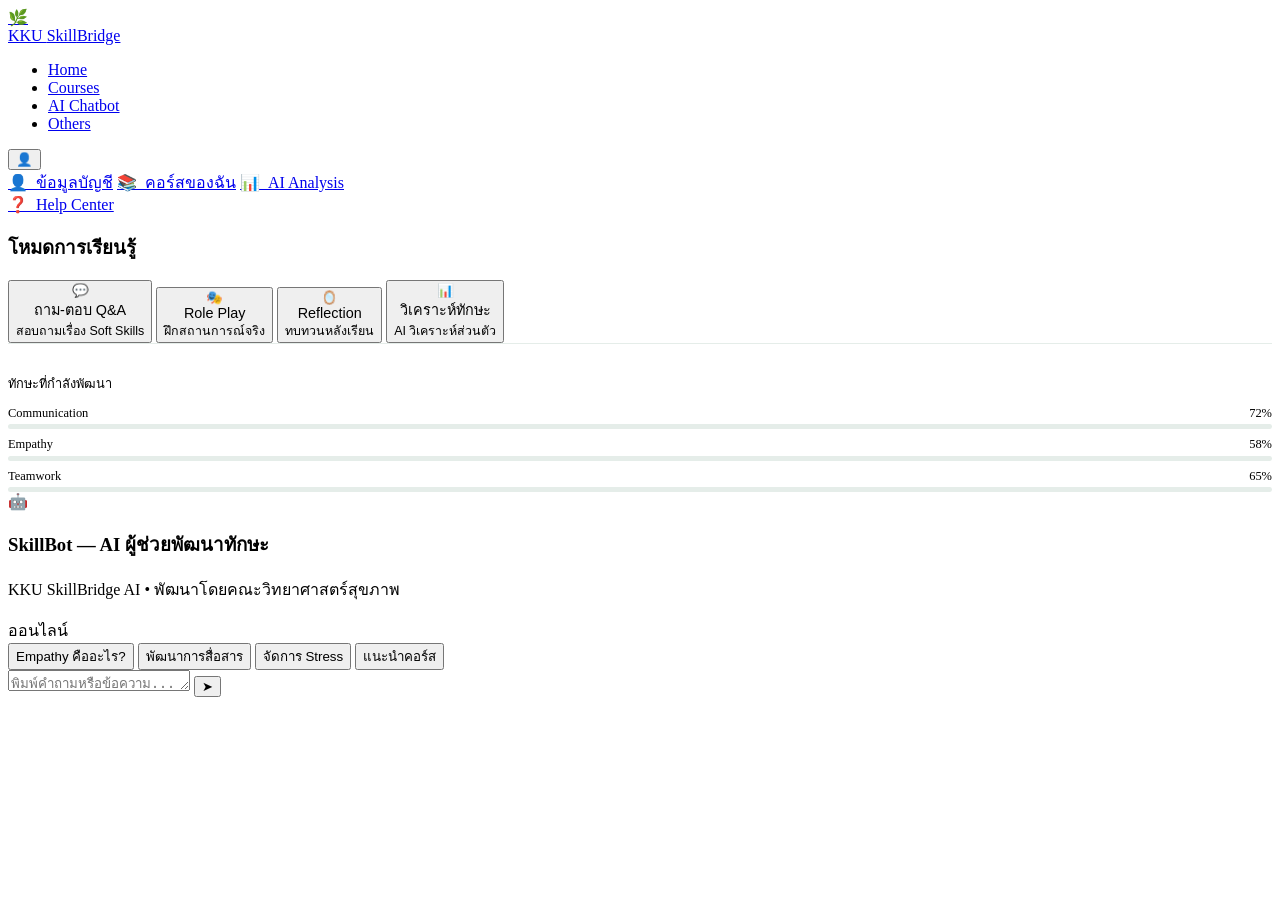
==== chatbot.html @ adbac0c8 "Add files via upload" ====
<!DOCTYPE html>
<html lang="th">
<head>
  <meta charset="UTF-8" />
  <meta name="viewport" content="width=device-width, initial-scale=1.0" />
  <title>AI Chatbot — KKU SkillBridge</title>
  <link rel="preconnect" href="https://fonts.googleapis.com" />
  <link href="https://fonts.googleapis.com/css2?family=Sarabun:wght@400;600;700;800;900&display=swap" rel="stylesheet" />
  <link rel="stylesheet" href="css/style.css" />
</head>
<body>

<nav class="navbar">
  <a href="index.html" class="navbar-brand">
    <div class="logo-icon">🌿</div>
    KKU <span class="accent">Skill</span>Bridge
  </a>
  <div class="hamburger"><span></span><span></span><span></span></div>
  <ul class="nav-links">
    <li><a href="index.html">Home</a></li>
    <li><a href="courses.html">Courses</a></li>
    <li><a href="chatbot.html" class="active">AI Chatbot</a></li>
    <li><a href="others.html">Others</a></li>
  </ul>
  <div class="nav-right">
    <div style="position:relative">
      <button class="btn-profile" id="profileBtn">👤</button>
      <div class="dropdown-menu" id="dropdownMenu">
        <a href="profile.html">👤 &nbsp;ข้อมูลบัญชี</a>
        <a href="profile.html#courses">📚 &nbsp;คอร์สของฉัน</a>
        <a href="profile.html#analysis">📊 &nbsp;AI Analysis</a>
        <div class="divider"></div>
        <a href="others.html">❓ &nbsp;Help Center</a>
      </div>
    </div>
  </div>
</nav>

<div class="chatbot-layout">

  <!-- Sidebar -->
  <aside class="chat-sidebar">
    <h3>โหมดการเรียนรู้</h3>

    <button class="mode-btn active" id="mode-qa" onclick="setMode('qa')">
      <span class="mode-icon">💬</span>
      <div>
        <div style="font-size:0.9rem">ถาม-ตอบ Q&amp;A</div>
        <div style="font-size:0.78rem;color:var(--grey-text);font-weight:400">สอบถามเรื่อง Soft Skills</div>
      </div>
    </button>

    <button class="mode-btn" id="mode-roleplay" onclick="setMode('roleplay')">
      <span class="mode-icon">🎭</span>
      <div>
        <div style="font-size:0.9rem">Role Play</div>
        <div style="font-size:0.78rem;color:var(--grey-text);font-weight:400">ฝึกสถานการณ์จริง</div>
      </div>
    </button>

    <button class="mode-btn" id="mode-reflection" onclick="setMode('reflection')">
      <span class="mode-icon">🪞</span>
      <div>
        <div style="font-size:0.9rem">Reflection</div>
        <div style="font-size:0.78rem;color:var(--grey-text);font-weight:400">ทบทวนหลังเรียน</div>
      </div>
    </button>

    <button class="mode-btn" id="mode-analysis" onclick="setMode('analysis')">
      <span class="mode-icon">📊</span>
      <div>
        <div style="font-size:0.9rem">วิเคราะห์ทักษะ</div>
        <div style="font-size:0.78rem;color:var(--grey-text);font-weight:400">AI วิเคราะห์ส่วนตัว</div>
      </div>
    </button>

    <div style="margin-top:auto;padding-top:1rem;border-top:1px solid #e5ede9">
      <p style="font-size:0.8rem;color:var(--grey-text);margin-bottom:0.75rem">ทักษะที่กำลังพัฒนา</p>
      <div style="display:flex;flex-direction:column;gap:0.5rem">
        <div>
          <div style="display:flex;justify-content:space-between;font-size:0.78rem;margin-bottom:0.2rem"><span>Communication</span><span>72%</span></div>
          <div style="height:5px;background:#e5ede9;border-radius:10px;overflow:hidden"><div style="height:100%;width:72%;background:var(--green);border-radius:10px"></div></div>
        </div>
        <div>
          <div style="display:flex;justify-content:space-between;font-size:0.78rem;margin-bottom:0.2rem"><span>Empathy</span><span>58%</span></div>
          <div style="height:5px;background:#e5ede9;border-radius:10px;overflow:hidden"><div style="height:100%;width:58%;background:var(--blue);border-radius:10px"></div></div>
        </div>
        <div>
          <div style="display:flex;justify-content:space-between;font-size:0.78rem;margin-bottom:0.2rem"><span>Teamwork</span><span>65%</span></div>
          <div style="height:5px;background:#e5ede9;border-radius:10px;overflow:hidden"><div style="height:100%;width:65%;background:var(--orange);border-radius:10px"></div></div>
        </div>
      </div>
    </div>
  </aside>

  <!-- Chat Main -->
  <div class="chat-main">
    <div class="chat-header">
      <div class="avatar">🤖</div>
      <div class="chat-header-info">
        <h3>SkillBot — AI ผู้ช่วยพัฒนาทักษะ</h3>
        <p>KKU SkillBridge AI • พัฒนาโดยคณะวิทยาศาสตร์สุขภาพ</p>
      </div>
      <div class="chat-status">
        <div class="dot"></div>
        ออนไลน์
      </div>
    </div>

    <div class="chat-messages" id="chatMessages"></div>

    <div class="chat-input-area">
      <div class="quick-prompts" id="quickPrompts">
        <button class="quick-prompt" onclick="quickSend('Empathy คืออะไร')">Empathy คืออะไร?</button>
        <button class="quick-prompt" onclick="quickSend('วิธีพัฒนาการสื่อสาร')">พัฒนาการสื่อสาร</button>
        <button class="quick-prompt" onclick="quickSend('จัดการความเครียด')">จัดการ Stress</button>
        <button class="quick-prompt" onclick="quickSend('แนะนำคอร์สเรียน')">แนะนำคอร์ส</button>
      </div>
      <div class="input-row">
        <textarea
          class="chat-input"
          id="chatInput"
          placeholder="พิมพ์คำถามหรือข้อความ... (Enter เพื่อส่ง, Shift+Enter ขึ้นบรรทัดใหม่)"
          rows="1"
        ></textarea>
        <button class="send-btn" onclick="sendMessage()">➤</button>
      </div>
    </div>
  </div>

</div>

<script src="js/main.js"></script>
<script src="js/chatbot.js"></script>
</body>
</html>
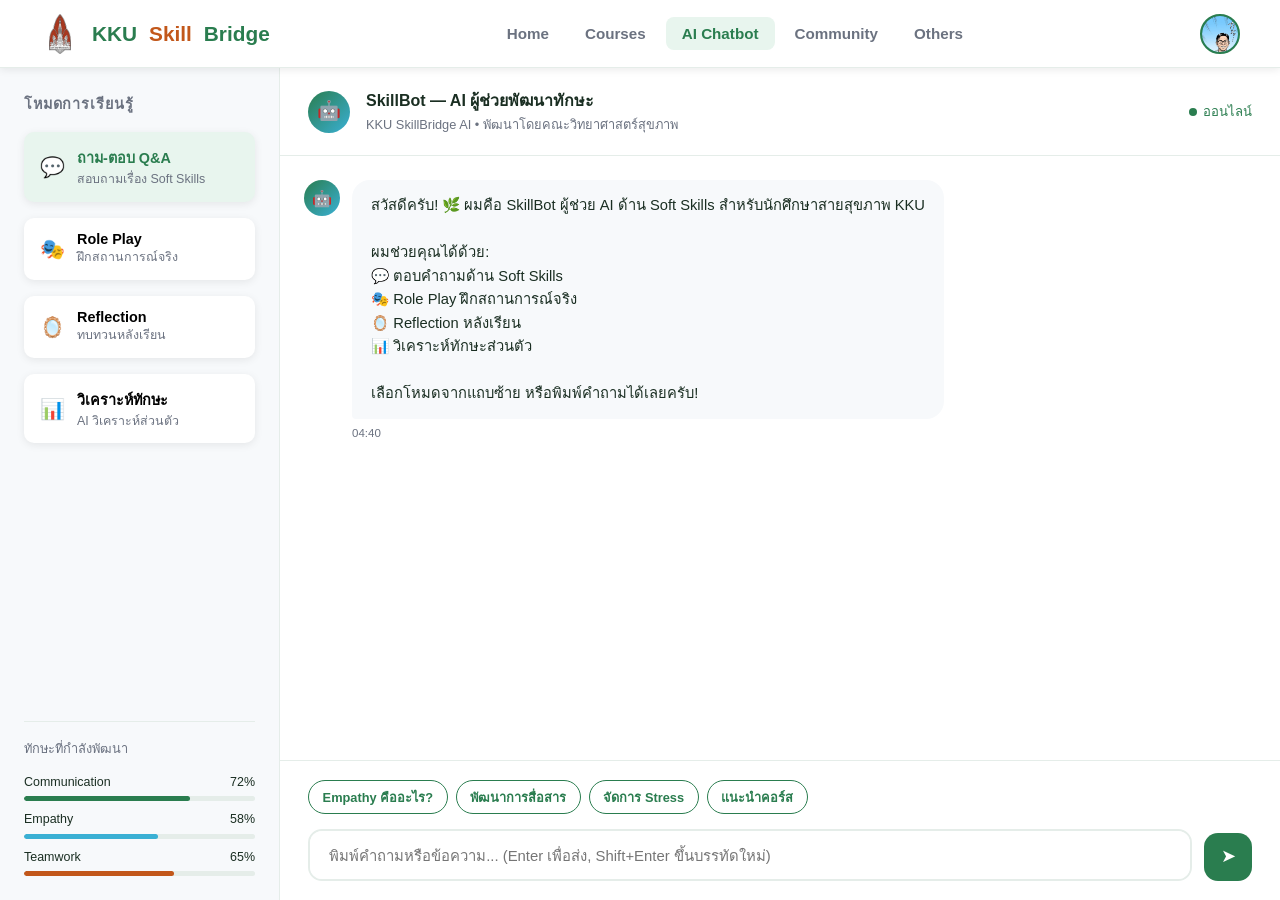
==== commit 3a9382ae: "Add files via upload" ====
--- a/chatbot.html
+++ b/chatbot.html
@@ -12,7 +12,7 @@
 
 <nav class="navbar">
   <a href="index.html" class="navbar-brand">
-    <div class="logo-icon">🌿</div>
+    <img src="assets/KKU-logo.png" alt="KKU" class="logo-img" onerror="this.outerHTML='<div class=\'logo-icon\'>🌿</div>'" />
     KKU <span class="accent">Skill</span>Bridge
   </a>
   <div class="hamburger"><span></span><span></span><span></span></div>
@@ -20,11 +20,14 @@
     <li><a href="index.html">Home</a></li>
     <li><a href="courses.html">Courses</a></li>
     <li><a href="chatbot.html" class="active">AI Chatbot</a></li>
+    <li><a href="community.html">Community</a></li>
     <li><a href="others.html">Others</a></li>
   </ul>
   <div class="nav-right">
     <div style="position:relative">
-      <button class="btn-profile" id="profileBtn">👤</button>
+      <button class="btn-profile" id="profileBtn">
+        <img src="assets/avatar.png" alt="Profile" onerror="this.outerHTML='👤'" />
+      </button>
       <div class="dropdown-menu" id="dropdownMenu">
         <a href="profile.html">👤 &nbsp;ข้อมูลบัญชี</a>
         <a href="profile.html#courses">📚 &nbsp;คอร์สของฉัน</a>
--- a/css/style.css
+++ b/css/style.css
@@ -0,0 +1,1084 @@
+/* ========== CSS Variables ========== */
+:root {
+  --green:       #2a7d4f;
+  --green-light: #3aa068;
+  --green-pale:  #e8f5ee;
+  --blue:        #3ab0d4;
+  --blue-light:  #e6f6fb;
+  --orange:      #c2571a;
+  --orange-light:#f5e0d3;
+  --white:       #ffffff;
+  --grey-bg:     #f7f9fb;
+  --grey-text:   #6b7280;
+  --dark:        #1a2e22;
+  --radius:      12px;
+  --shadow:      0 4px 24px rgba(42,125,79,0.10);
+  --shadow-sm:   0 2px 8px rgba(0,0,0,0.08);
+  --transition:  0.25s ease;
+}
+
+/* ========== Reset ========== */
+*, *::before, *::after { box-sizing: border-box; margin: 0; padding: 0; }
+html { scroll-behavior: smooth; font-size: 16px; }
+body {
+  font-family: 'Sarabun', 'Segoe UI', sans-serif;
+  background: var(--white);
+  color: var(--dark);
+  line-height: 1.7;
+}
+a { text-decoration: none; color: inherit; }
+img { max-width: 100%; display: block; }
+ul { list-style: none; }
+
+/* ========== Navbar ========== */
+.navbar {
+  position: sticky;
+  top: 0;
+  z-index: 1000;
+  background: var(--white);
+  border-bottom: 1px solid #e5ede9;
+  box-shadow: var(--shadow-sm);
+  display: flex;
+  align-items: center;
+  justify-content: space-between;
+  padding: 0 2.5rem;
+  height: 68px;
+}
+.navbar-brand {
+  display: flex;
+  align-items: center;
+  gap: 0.75rem;
+  font-size: 1.3rem;
+  font-weight: 800;
+  color: var(--green);
+}
+.navbar-brand .logo-icon {
+  width: 40px; height: 40px;
+  background: linear-gradient(135deg, var(--green), var(--blue));
+  border-radius: 10px;
+  display: flex; align-items: center; justify-content: center;
+  color: white; font-size: 1.2rem;
+}
+.navbar-brand .logo-img {
+  width: 40px; height: 40px;
+  object-fit: contain;
+  border-radius: 6px;
+}
+.navbar-brand span.accent { color: var(--orange); }
+.nav-links {
+  display: flex;
+  align-items: center;
+  gap: 0.25rem;
+}
+.nav-links a {
+  padding: 0.5rem 1rem;
+  border-radius: 8px;
+  font-weight: 600;
+  font-size: 0.95rem;
+  color: var(--grey-text);
+  transition: var(--transition);
+}
+.nav-links a:hover, .nav-links a.active {
+  background: var(--green-pale);
+  color: var(--green);
+}
+.nav-right {
+  display: flex;
+  align-items: center;
+  gap: 0.75rem;
+}
+.btn-profile {
+  width: 40px; height: 40px;
+  border-radius: 50%;
+  background: linear-gradient(135deg, var(--green), var(--blue));
+  color: white;
+  border: 2px solid var(--green);
+  cursor: pointer;
+  font-size: 1rem;
+  display: flex; align-items: center; justify-content: center;
+  position: relative;
+  transition: var(--transition);
+  overflow: hidden;
+  padding: 0;
+}
+.btn-profile:hover { transform: scale(1.05); box-shadow: 0 0 0 3px rgba(42,125,79,0.25); }
+.btn-profile img { width: 100%; height: 100%; object-fit: cover; object-position: top; border-radius: 50%; }
+.dropdown-menu {
+  position: absolute;
+  top: calc(100% + 8px);
+  right: 0;
+  background: var(--white);
+  border-radius: var(--radius);
+  box-shadow: 0 8px 32px rgba(0,0,0,0.14);
+  min-width: 220px;
+  padding: 0.5rem;
+  display: none;
+  z-index: 2000;
+}
+.dropdown-menu.open { display: block; }
+.dropdown-menu a {
+  display: flex; align-items: center; gap: 0.6rem;
+  padding: 0.65rem 1rem;
+  border-radius: 8px;
+  font-size: 0.92rem;
+  color: var(--dark);
+  transition: var(--transition);
+}
+.dropdown-menu a:hover { background: var(--grey-bg); }
+.dropdown-menu .divider { height: 1px; background: #eee; margin: 0.4rem 0; }
+.hamburger {
+  display: none;
+  flex-direction: column;
+  gap: 5px;
+  cursor: pointer;
+  padding: 4px;
+}
+.hamburger span { display: block; width: 24px; height: 2px; background: var(--dark); border-radius: 2px; transition: var(--transition); }
+
+/* ========== Hero Section ========== */
+.hero {
+  position: relative;
+  min-height: 520px;
+  background: linear-gradient(135deg, var(--green) 0%, var(--blue) 100%);
+  display: flex;
+  align-items: center;
+  overflow: hidden;
+}
+.hero-bg-pattern {
+  position: absolute; inset: 0;
+  background-image: radial-gradient(circle at 20% 80%, rgba(255,255,255,0.08) 0%, transparent 50%),
+                    radial-gradient(circle at 80% 20%, rgba(255,255,255,0.06) 0%, transparent 50%);
+}
+.hero-content {
+  position: relative;
+  z-index: 1;
+  padding: 4rem 2.5rem;
+  max-width: 680px;
+}
+.hero-badge {
+  display: inline-flex; align-items: center; gap: 0.5rem;
+  background: rgba(255,255,255,0.18);
+  color: white;
+  padding: 0.35rem 1rem;
+  border-radius: 100px;
+  font-size: 0.85rem;
+  font-weight: 600;
+  margin-bottom: 1.25rem;
+  backdrop-filter: blur(4px);
+}
+.hero h1 {
+  font-size: 2.8rem;
+  font-weight: 900;
+  color: white;
+  line-height: 1.2;
+  margin-bottom: 1.25rem;
+}
+.hero h1 span { color: #ffe08a; }
+.hero p {
+  font-size: 1.1rem;
+  color: rgba(255,255,255,0.88);
+  margin-bottom: 2rem;
+  max-width: 520px;
+}
+.hero-actions { display: flex; gap: 1rem; flex-wrap: wrap; }
+.btn {
+  display: inline-flex; align-items: center; gap: 0.5rem;
+  padding: 0.75rem 1.75rem;
+  border-radius: 100px;
+  font-weight: 700;
+  font-size: 0.95rem;
+  cursor: pointer;
+  border: none;
+  transition: var(--transition);
+}
+.btn-primary {
+  background: var(--white);
+  color: var(--green);
+}
+.btn-primary:hover { background: #f0faf4; transform: translateY(-2px); box-shadow: 0 8px 24px rgba(0,0,0,0.15); }
+.btn-outline {
+  background: transparent;
+  color: white;
+  border: 2px solid rgba(255,255,255,0.6);
+}
+.btn-outline:hover { background: rgba(255,255,255,0.12); }
+.btn-green { background: var(--green); color: white; }
+.btn-green:hover { background: var(--green-light); transform: translateY(-2px); box-shadow: var(--shadow); }
+.hero-illustration {
+  position: absolute;
+  right: 0; top: 0; bottom: 0;
+  width: 45%;
+  background: rgba(255,255,255,0.06);
+  display: flex; align-items: center; justify-content: center;
+  overflow: hidden;
+}
+.hero-illustration .illus-inner {
+  font-size: 9rem;
+  opacity: 0.18;
+  transform: rotate(-10deg);
+  user-select: none;
+}
+.hero-stats {
+  display: flex; gap: 2.5rem; flex-wrap: wrap;
+  margin-top: 2.5rem;
+  padding-top: 2rem;
+  border-top: 1px solid rgba(255,255,255,0.2);
+}
+.stat { color: white; }
+.stat-num { font-size: 1.8rem; font-weight: 900; }
+.stat-label { font-size: 0.82rem; opacity: 0.8; }
+
+/* ========== Skill Test Banner ========== */
+.skill-test-banner {
+  background: var(--orange-light);
+  border-left: 5px solid var(--orange);
+  border-radius: var(--radius);
+  padding: 1.25rem 1.75rem;
+  display: flex; align-items: center; gap: 1.25rem;
+  margin: 2rem 2.5rem;
+  cursor: pointer;
+  transition: var(--transition);
+}
+.skill-test-banner:hover { transform: translateX(4px); }
+.skill-test-banner .icon { font-size: 2rem; }
+.skill-test-banner h3 { font-size: 1.05rem; color: var(--orange); margin-bottom: 0.2rem; }
+.skill-test-banner p { font-size: 0.88rem; color: var(--grey-text); }
+.skill-test-banner .arrow { margin-left: auto; font-size: 1.3rem; color: var(--orange); }
+
+/* ========== Section Shared ========== */
+.section { padding: 4rem 2.5rem; }
+.section-alt { background: var(--grey-bg); }
+.section-title {
+  font-size: 1.75rem; font-weight: 800; color: var(--dark);
+  margin-bottom: 0.4rem;
+}
+.section-sub {
+  font-size: 0.95rem; color: var(--grey-text); margin-bottom: 2.5rem;
+}
+.section-header { display: flex; align-items: flex-end; justify-content: space-between; margin-bottom: 2rem; }
+.link-all { color: var(--green); font-weight: 600; font-size: 0.9rem; }
+.link-all:hover { text-decoration: underline; }
+
+/* ========== Course Cards ========== */
+.courses-grid {
+  display: grid;
+  grid-template-columns: repeat(auto-fill, minmax(280px, 1fr));
+  gap: 1.5rem;
+}
+.course-card {
+  background: var(--white);
+  border-radius: var(--radius);
+  box-shadow: var(--shadow-sm);
+  overflow: hidden;
+  transition: var(--transition);
+  cursor: pointer;
+  border: 1px solid #edf2ef;
+}
+.course-card:hover { transform: translateY(-5px); box-shadow: var(--shadow); }
+.course-thumb {
+  height: 140px;
+  display: flex; align-items: center; justify-content: center;
+  font-size: 3.5rem;
+  background: var(--green-pale);
+}
+.course-thumb.blue { background: var(--blue-light); }
+.course-thumb.orange { background: var(--orange-light); }
+.course-body { padding: 1.25rem; }
+.course-tag {
+  display: inline-block;
+  padding: 0.2rem 0.7rem;
+  border-radius: 100px;
+  background: var(--green-pale);
+  color: var(--green);
+  font-size: 0.75rem;
+  font-weight: 700;
+  margin-bottom: 0.6rem;
+}
+.course-tag.blue { background: var(--blue-light); color: #1a86aa; }
+.course-tag.orange { background: var(--orange-light); color: var(--orange); }
+.course-card h3 { font-size: 1rem; font-weight: 700; margin-bottom: 0.4rem; }
+.course-card p { font-size: 0.85rem; color: var(--grey-text); margin-bottom: 1rem; }
+.course-meta {
+  display: flex; gap: 1rem;
+  font-size: 0.8rem; color: var(--grey-text);
+  border-top: 1px solid #f0f4f2;
+  padding-top: 0.8rem;
+  margin-top: 0.2rem;
+}
+.course-meta span { display: flex; align-items: center; gap: 0.3rem; }
+.badge-free {
+  margin-left: auto;
+  background: var(--green-pale);
+  color: var(--green);
+  padding: 0.15rem 0.6rem;
+  border-radius: 100px;
+  font-size: 0.75rem;
+  font-weight: 700;
+}
+
+/* ========== Features Grid ========== */
+.features-grid {
+  display: grid;
+  grid-template-columns: repeat(auto-fill, minmax(240px, 1fr));
+  gap: 1.5rem;
+}
+.feature-card {
+  background: var(--white);
+  border-radius: var(--radius);
+  padding: 1.75rem;
+  box-shadow: var(--shadow-sm);
+  border: 1px solid #edf2ef;
+  transition: var(--transition);
+}
+.feature-card:hover { transform: translateY(-4px); box-shadow: var(--shadow); }
+.feature-icon {
+  width: 52px; height: 52px;
+  border-radius: 14px;
+  background: var(--green-pale);
+  display: flex; align-items: center; justify-content: center;
+  font-size: 1.5rem;
+  margin-bottom: 1rem;
+}
+.feature-icon.blue { background: var(--blue-light); }
+.feature-icon.orange { background: var(--orange-light); }
+.feature-card h3 { font-size: 1.05rem; font-weight: 700; margin-bottom: 0.4rem; }
+.feature-card p { font-size: 0.88rem; color: var(--grey-text); }
+
+/* ========== News / Articles ========== */
+.news-grid {
+  display: grid;
+  grid-template-columns: repeat(auto-fill, minmax(300px, 1fr));
+  gap: 1.5rem;
+}
+.news-card {
+  background: var(--white);
+  border-radius: var(--radius);
+  box-shadow: var(--shadow-sm);
+  border: 1px solid #edf2ef;
+  overflow: hidden;
+  transition: var(--transition);
+  cursor: pointer;
+}
+.news-card:hover { transform: translateY(-4px); box-shadow: var(--shadow); }
+.news-thumb {
+  height: 160px;
+  display: flex; align-items: center; justify-content: center;
+  font-size: 4rem;
+  background: var(--green-pale);
+}
+.news-thumb.blue { background: var(--blue-light); }
+.news-body { padding: 1.2rem; }
+.news-date { font-size: 0.78rem; color: var(--grey-text); margin-bottom: 0.4rem; }
+.news-card h3 { font-size: 0.98rem; font-weight: 700; margin-bottom: 0.4rem; }
+.news-card p { font-size: 0.85rem; color: var(--grey-text); }
+
+/* ========== Footer ========== */
+footer {
+  background: var(--dark);
+  color: rgba(255,255,255,0.75);
+  padding: 3rem 2.5rem 1.5rem;
+}
+.footer-grid {
+  display: grid;
+  grid-template-columns: 2fr 1fr 1fr 1fr;
+  gap: 2rem;
+  margin-bottom: 2rem;
+}
+.footer-brand h2 { font-size: 1.2rem; color: white; margin-bottom: 0.5rem; }
+.footer-brand p { font-size: 0.87rem; line-height: 1.6; }
+.footer-col h4 { font-size: 0.95rem; color: white; font-weight: 700; margin-bottom: 1rem; }
+.footer-col a {
+  display: block; font-size: 0.87rem;
+  color: rgba(255,255,255,0.65);
+  margin-bottom: 0.5rem;
+  transition: var(--transition);
+}
+.footer-col a:hover { color: var(--blue); }
+.footer-bottom {
+  border-top: 1px solid rgba(255,255,255,0.1);
+  padding-top: 1.25rem;
+  font-size: 0.82rem;
+  text-align: center;
+}
+
+/* ========== Skill Test Modal ========== */
+.modal-overlay {
+  display: none;
+  position: fixed; inset: 0;
+  background: rgba(0,0,0,0.45);
+  z-index: 5000;
+  align-items: center; justify-content: center;
+  backdrop-filter: blur(3px);
+}
+.modal-overlay.open { display: flex; }
+.modal {
+  background: var(--white);
+  border-radius: 20px;
+  padding: 2.5rem;
+  max-width: 560px;
+  width: 90%;
+  max-height: 85vh;
+  overflow-y: auto;
+  position: relative;
+  box-shadow: 0 24px 64px rgba(0,0,0,0.25);
+}
+.modal-close {
+  position: absolute; top: 1.2rem; right: 1.2rem;
+  background: var(--grey-bg); border: none;
+  width: 36px; height: 36px;
+  border-radius: 50%;
+  cursor: pointer; font-size: 1.1rem;
+  display: flex; align-items: center; justify-content: center;
+  transition: var(--transition);
+}
+.modal-close:hover { background: #fde8db; color: var(--orange); }
+.modal h2 { font-size: 1.4rem; margin-bottom: 0.4rem; }
+.modal .sub { font-size: 0.9rem; color: var(--grey-text); margin-bottom: 1.75rem; }
+.quiz-question { font-size: 1rem; font-weight: 600; margin-bottom: 1.2rem; }
+.quiz-options { display: flex; flex-direction: column; gap: 0.7rem; }
+.quiz-option {
+  padding: 0.85rem 1.2rem;
+  border: 2px solid #e5ede9;
+  border-radius: 10px;
+  cursor: pointer;
+  font-size: 0.92rem;
+  transition: var(--transition);
+  text-align: left;
+}
+.quiz-option:hover { border-color: var(--green); background: var(--green-pale); }
+.quiz-option.selected { border-color: var(--green); background: var(--green-pale); color: var(--green); font-weight: 600; }
+.quiz-nav {
+  display: flex; justify-content: space-between; align-items: center;
+  margin-top: 1.75rem;
+}
+.quiz-progress-bar {
+  height: 6px; background: #e5ede9; border-radius: 10px; overflow: hidden; margin-bottom: 1.5rem;
+}
+.quiz-progress-fill { height: 100%; background: var(--green); border-radius: 10px; transition: width 0.4s ease; }
+.result-card {
+  text-align: center; padding: 1rem;
+}
+.result-emoji { font-size: 4rem; margin-bottom: 1rem; }
+.result-score { font-size: 2.5rem; font-weight: 900; color: var(--green); }
+.result-label { font-size: 1rem; color: var(--grey-text); margin-bottom: 1.25rem; }
+.skill-bars { text-align: left; }
+.skill-bar-item { margin-bottom: 0.9rem; }
+.skill-bar-label { display: flex; justify-content: space-between; font-size: 0.88rem; margin-bottom: 0.3rem; }
+.skill-bar-track { height: 8px; background: #e5ede9; border-radius: 10px; overflow: hidden; }
+.skill-bar-fill { height: 100%; border-radius: 10px; background: var(--green); transition: width 0.8s ease; }
+
+/* ========== Courses Page ========== */
+.page-hero {
+  background: linear-gradient(135deg, var(--green) 0%, var(--blue) 100%);
+  padding: 3.5rem 2.5rem;
+  color: white;
+}
+.page-hero h1 { font-size: 2.2rem; font-weight: 900; margin-bottom: 0.5rem; }
+.page-hero p { opacity: 0.88; font-size: 1rem; }
+.filters-bar {
+  display: flex; gap: 0.6rem; flex-wrap: wrap;
+  padding: 1.5rem 2.5rem;
+  border-bottom: 1px solid #edf2ef;
+  background: var(--white);
+  position: sticky; top: 68px; z-index: 100;
+}
+.filter-chip {
+  padding: 0.45rem 1.1rem;
+  border: 2px solid #e5ede9;
+  border-radius: 100px;
+  font-size: 0.85rem;
+  font-weight: 600;
+  cursor: pointer;
+  transition: var(--transition);
+  background: var(--white);
+  color: var(--grey-text);
+}
+.filter-chip:hover, .filter-chip.active {
+  border-color: var(--green);
+  background: var(--green-pale);
+  color: var(--green);
+}
+.search-bar {
+  margin-left: auto;
+  display: flex; align-items: center; gap: 0.5rem;
+  background: var(--grey-bg);
+  border-radius: 100px;
+  padding: 0.45rem 1rem;
+  border: 2px solid transparent;
+  transition: var(--transition);
+}
+.search-bar:focus-within { border-color: var(--green); background: white; }
+.search-bar input { border: none; background: transparent; outline: none; font-size: 0.88rem; width: 160px; }
+
+/* ========== Chatbot Page ========== */
+.chatbot-layout {
+  display: grid;
+  grid-template-columns: 280px 1fr;
+  height: calc(100vh - 68px);
+}
+.chat-sidebar {
+  background: var(--grey-bg);
+  border-right: 1px solid #e5ede9;
+  padding: 1.5rem;
+  display: flex; flex-direction: column; gap: 1rem;
+  overflow-y: auto;
+}
+.chat-sidebar h3 { font-size: 0.9rem; text-transform: uppercase; letter-spacing: 0.06em; color: var(--grey-text); font-weight: 700; }
+.mode-btn {
+  display: flex; align-items: center; gap: 0.75rem;
+  padding: 0.85rem 1rem;
+  border-radius: 10px;
+  border: none;
+  background: var(--white);
+  cursor: pointer;
+  font-size: 0.9rem;
+  font-weight: 600;
+  text-align: left;
+  transition: var(--transition);
+  box-shadow: var(--shadow-sm);
+  width: 100%;
+}
+.mode-btn:hover, .mode-btn.active {
+  background: var(--green-pale);
+  color: var(--green);
+}
+.mode-btn .mode-icon { font-size: 1.25rem; }
+.chat-main {
+  display: flex; flex-direction: column;
+  background: var(--white);
+}
+.chat-header {
+  padding: 1.2rem 1.75rem;
+  border-bottom: 1px solid #e5ede9;
+  display: flex; align-items: center; gap: 1rem;
+}
+.chat-header .avatar {
+  width: 42px; height: 42px;
+  border-radius: 50%;
+  background: linear-gradient(135deg, var(--green), var(--blue));
+  display: flex; align-items: center; justify-content: center;
+  font-size: 1.2rem; color: white;
+}
+.chat-header-info h3 { font-size: 1rem; font-weight: 700; }
+.chat-header-info p { font-size: 0.8rem; color: var(--grey-text); }
+.chat-status {
+  margin-left: auto;
+  display: flex; align-items: center; gap: 0.4rem;
+  font-size: 0.82rem; color: var(--green);
+}
+.chat-status .dot { width: 8px; height: 8px; border-radius: 50%; background: var(--green); }
+.chat-messages {
+  flex: 1;
+  overflow-y: auto;
+  padding: 1.5rem;
+  display: flex;
+  flex-direction: column;
+  gap: 1.2rem;
+}
+.message { display: flex; gap: 0.75rem; max-width: 80%; }
+.message.user { align-self: flex-end; flex-direction: row-reverse; }
+.msg-avatar {
+  width: 36px; height: 36px;
+  border-radius: 50%;
+  flex-shrink: 0;
+  display: flex; align-items: center; justify-content: center;
+  font-size: 1rem;
+}
+.message.bot .msg-avatar { background: linear-gradient(135deg, var(--green), var(--blue)); color: white; }
+.message.user .msg-avatar { background: var(--orange-light); color: var(--orange); }
+.msg-bubble {
+  padding: 0.85rem 1.2rem;
+  border-radius: 18px;
+  font-size: 0.92rem;
+  line-height: 1.6;
+}
+.message.bot .msg-bubble {
+  background: var(--grey-bg);
+  border-bottom-left-radius: 4px;
+}
+.message.user .msg-bubble {
+  background: var(--green);
+  color: white;
+  border-bottom-right-radius: 4px;
+}
+.msg-time { font-size: 0.72rem; color: var(--grey-text); margin-top: 0.3rem; text-align: right; }
+.message.bot .msg-time { text-align: left; }
+.typing-indicator { display: flex; gap: 4px; padding: 0.85rem 1.2rem; }
+.typing-dot { width: 8px; height: 8px; border-radius: 50%; background: var(--grey-text); animation: bounce 1.2s infinite; }
+.typing-dot:nth-child(2) { animation-delay: 0.2s; }
+.typing-dot:nth-child(3) { animation-delay: 0.4s; }
+@keyframes bounce { 0%,80%,100% { transform: translateY(0); } 40% { transform: translateY(-8px); } }
+.chat-input-area {
+  padding: 1.2rem 1.75rem;
+  border-top: 1px solid #e5ede9;
+}
+.quick-prompts {
+  display: flex; gap: 0.5rem; flex-wrap: wrap; margin-bottom: 0.9rem;
+}
+.quick-prompt {
+  padding: 0.35rem 0.85rem;
+  border: 1.5px solid var(--green);
+  border-radius: 100px;
+  background: white;
+  color: var(--green);
+  font-size: 0.8rem;
+  font-weight: 600;
+  cursor: pointer;
+  transition: var(--transition);
+}
+.quick-prompt:hover { background: var(--green-pale); }
+.input-row {
+  display: flex; gap: 0.75rem; align-items: flex-end;
+}
+.chat-input {
+  flex: 1;
+  border: 2px solid #e5ede9;
+  border-radius: 14px;
+  padding: 0.85rem 1.2rem;
+  font-size: 0.93rem;
+  font-family: inherit;
+  resize: none;
+  outline: none;
+  transition: var(--transition);
+  min-height: 52px;
+  max-height: 120px;
+}
+.chat-input:focus { border-color: var(--green); }
+.send-btn {
+  width: 48px; height: 48px;
+  border-radius: 14px;
+  background: var(--green);
+  color: white;
+  border: none;
+  cursor: pointer;
+  font-size: 1.1rem;
+  display: flex; align-items: center; justify-content: center;
+  transition: var(--transition);
+  flex-shrink: 0;
+}
+.send-btn:hover { background: var(--green-light); transform: scale(1.05); }
+
+/* ========== Others Page ========== */
+.calendar-grid {
+  display: grid;
+  grid-template-columns: repeat(7, 1fr);
+  gap: 2px;
+  background: #e5ede9;
+  border-radius: var(--radius);
+  overflow: hidden;
+}
+.cal-header-cell {
+  background: var(--green);
+  color: white;
+  text-align: center;
+  padding: 0.6rem;
+  font-size: 0.82rem;
+  font-weight: 700;
+}
+.cal-cell {
+  background: var(--white);
+  min-height: 80px;
+  padding: 0.5rem;
+  font-size: 0.82rem;
+  transition: var(--transition);
+  cursor: pointer;
+}
+.cal-cell:hover { background: var(--green-pale); }
+.cal-cell.other-month { color: #ccc; background: var(--grey-bg); }
+.cal-cell.today { background: #fffbe6; }
+.cal-cell .day-num { font-weight: 700; margin-bottom: 0.3rem; }
+.cal-cell.today .day-num {
+  width: 26px; height: 26px;
+  border-radius: 50%;
+  background: var(--green);
+  color: white;
+  display: flex; align-items: center; justify-content: center;
+}
+.event-dot {
+  display: inline-block;
+  font-size: 0.72rem;
+  padding: 0.1rem 0.4rem;
+  border-radius: 4px;
+  background: var(--orange-light);
+  color: var(--orange);
+  font-weight: 600;
+  margin-top: 0.2rem;
+  white-space: nowrap;
+  overflow: hidden;
+  text-overflow: ellipsis;
+  max-width: 100%;
+}
+.event-dot.green { background: var(--green-pale); color: var(--green); }
+.event-dot.blue { background: var(--blue-light); color: #1a86aa; }
+.tabs {
+  display: flex; gap: 0.5rem; margin-bottom: 2rem;
+  border-bottom: 2px solid #e5ede9;
+  padding-bottom: 0.25rem;
+}
+.tab-btn {
+  padding: 0.5rem 1.25rem;
+  border: none; background: transparent;
+  font-size: 0.95rem; font-weight: 600;
+  color: var(--grey-text);
+  cursor: pointer;
+  border-bottom: 3px solid transparent;
+  margin-bottom: -2px;
+  transition: var(--transition);
+}
+.tab-btn:hover { color: var(--green); }
+.tab-btn.active { color: var(--green); border-bottom-color: var(--green); }
+.tab-panel { display: none; }
+.tab-panel.active { display: block; }
+.podcast-card {
+  display: flex; align-items: center; gap: 1.25rem;
+  background: var(--white);
+  border-radius: var(--radius);
+  padding: 1.2rem;
+  box-shadow: var(--shadow-sm);
+  border: 1px solid #edf2ef;
+  transition: var(--transition);
+  cursor: pointer;
+}
+.podcast-card:hover { transform: translateX(4px); box-shadow: var(--shadow); }
+.podcast-thumb {
+  width: 72px; height: 72px;
+  border-radius: 12px;
+  background: var(--green-pale);
+  display: flex; align-items: center; justify-content: center;
+  font-size: 2rem;
+  flex-shrink: 0;
+}
+.podcast-thumb.blue { background: var(--blue-light); }
+.podcast-info h4 { font-size: 0.98rem; font-weight: 700; margin-bottom: 0.25rem; }
+.podcast-info p { font-size: 0.83rem; color: var(--grey-text); }
+.podcast-info .duration { margin-top: 0.3rem; font-size: 0.78rem; color: var(--grey-text); display: flex; align-items: center; gap: 0.3rem; }
+.podcast-play {
+  margin-left: auto;
+  width: 40px; height: 40px;
+  border-radius: 50%;
+  background: var(--green);
+  color: white;
+  display: flex; align-items: center; justify-content: center;
+  font-size: 1rem;
+  flex-shrink: 0;
+  transition: var(--transition);
+}
+.podcast-play:hover { transform: scale(1.1); background: var(--green-light); }
+.podcast-list { display: flex; flex-direction: column; gap: 1rem; }
+
+/* ========== Profile Page ========== */
+.profile-layout {
+  display: grid;
+  grid-template-columns: 300px 1fr;
+  gap: 2rem;
+  padding: 2.5rem;
+}
+.profile-card {
+  background: var(--white);
+  border-radius: var(--radius);
+  box-shadow: var(--shadow-sm);
+  border: 1px solid #edf2ef;
+  overflow: hidden;
+  align-self: start;
+}
+.profile-card-top {
+  background: linear-gradient(135deg, var(--green), var(--blue));
+  padding: 2rem;
+  text-align: center;
+}
+.profile-avatar {
+  width: 80px; height: 80px;
+  border-radius: 50%;
+  background: rgba(255,255,255,0.25);
+  display: flex; align-items: center; justify-content: center;
+  font-size: 2.2rem;
+  color: white;
+  margin: 0 auto 1rem;
+  border: 3px solid rgba(255,255,255,0.5);
+}
+.profile-card-top h2 { color: white; font-size: 1.15rem; margin-bottom: 0.25rem; }
+.profile-card-top p { color: rgba(255,255,255,0.8); font-size: 0.85rem; }
+.profile-nav { padding: 0.75rem; }
+.profile-nav a {
+  display: flex; align-items: center; gap: 0.75rem;
+  padding: 0.75rem 1rem;
+  border-radius: 8px;
+  font-size: 0.92rem;
+  color: var(--dark);
+  transition: var(--transition);
+}
+.profile-nav a:hover, .profile-nav a.active {
+  background: var(--green-pale);
+  color: var(--green);
+}
+.profile-content-area { display: flex; flex-direction: column; gap: 1.5rem; }
+.profile-section {
+  background: var(--white);
+  border-radius: var(--radius);
+  box-shadow: var(--shadow-sm);
+  border: 1px solid #edf2ef;
+  padding: 1.75rem;
+}
+.profile-section h3 { font-size: 1.05rem; font-weight: 700; margin-bottom: 1.25rem; padding-bottom: 0.75rem; border-bottom: 1px solid #edf2ef; }
+.form-grid { display: grid; grid-template-columns: 1fr 1fr; gap: 1.25rem; }
+.form-group { display: flex; flex-direction: column; gap: 0.4rem; }
+.form-group label { font-size: 0.85rem; font-weight: 600; color: var(--grey-text); }
+.form-group input, .form-group select {
+  padding: 0.7rem 1rem;
+  border: 2px solid #e5ede9;
+  border-radius: 10px;
+  font-size: 0.92rem;
+  font-family: inherit;
+  outline: none;
+  transition: var(--transition);
+}
+.form-group input:focus, .form-group select:focus { border-color: var(--green); }
+.progress-list { display: flex; flex-direction: column; gap: 1rem; }
+.progress-item { display: flex; align-items: center; gap: 1rem; }
+.progress-item-icon {
+  width: 44px; height: 44px; border-radius: 10px;
+  background: var(--green-pale);
+  display: flex; align-items: center; justify-content: center;
+  font-size: 1.25rem; flex-shrink: 0;
+}
+.progress-item-info { flex: 1; }
+.progress-item-info h4 { font-size: 0.92rem; font-weight: 700; margin-bottom: 0.25rem; }
+.progress-item-bar { height: 6px; background: #e5ede9; border-radius: 10px; overflow: hidden; }
+.progress-item-fill { height: 100%; background: var(--green); border-radius: 10px; }
+.progress-item-pct { font-size: 0.82rem; color: var(--grey-text); flex-shrink: 0; }
+
+/* ========== Profile Avatar Image ========== */
+.profile-avatar img {
+  width: 100%; height: 100%;
+  object-fit: cover; object-position: top;
+  border-radius: 50%;
+}
+
+/* ========== Personalize Roadmap ========== */
+.roadmap-track {
+  position: relative;
+  padding-left: 2rem;
+}
+.roadmap-track::before {
+  content: '';
+  position: absolute;
+  left: 10px; top: 0; bottom: 0;
+  width: 2px;
+  background: linear-gradient(to bottom, var(--green), var(--blue), #e5ede9);
+}
+.roadmap-node {
+  position: relative;
+  margin-bottom: 1.5rem;
+  display: flex;
+  gap: 1rem;
+  align-items: flex-start;
+}
+.roadmap-dot {
+  position: absolute;
+  left: -2rem;
+  top: 4px;
+  width: 20px; height: 20px;
+  border-radius: 50%;
+  border: 3px solid white;
+  box-shadow: 0 0 0 2px var(--green);
+  background: var(--green);
+  display: flex; align-items: center; justify-content: center;
+  font-size: 0.65rem;
+  color: white;
+  z-index: 1;
+  flex-shrink: 0;
+}
+.roadmap-node.done .roadmap-dot { background: var(--green); }
+.roadmap-node.current .roadmap-dot { background: var(--orange); box-shadow: 0 0 0 2px var(--orange); animation: pulse 1.5s infinite; }
+.roadmap-node.upcoming .roadmap-dot { background: white; box-shadow: 0 0 0 2px #ccc; }
+@keyframes pulse { 0%,100%{box-shadow:0 0 0 2px var(--orange)} 50%{box-shadow:0 0 0 5px rgba(194,87,26,0.25)} }
+.roadmap-card {
+  flex: 1;
+  background: white;
+  border-radius: 12px;
+  padding: 1rem 1.25rem;
+  border: 1.5px solid #edf2ef;
+  box-shadow: var(--shadow-sm);
+  transition: var(--transition);
+}
+.roadmap-node.current .roadmap-card { border-color: var(--orange); background: #fffaf7; }
+.roadmap-node.done .roadmap-card { border-color: #d1fae5; background: #f0faf4; }
+.roadmap-card h4 { font-size: 0.92rem; font-weight: 700; margin-bottom: 0.25rem; }
+.roadmap-card p { font-size: 0.82rem; color: var(--grey-text); }
+.roadmap-badge { font-size: 0.72rem; font-weight: 700; padding: 0.18rem 0.6rem; border-radius: 100px; margin-top: 0.4rem; display: inline-block; }
+.badge-done { background: #d1fae5; color: #065f46; }
+.badge-current { background: #fff3e0; color: var(--orange); }
+.badge-upcoming { background: #f3f4f6; color: #6b7280; }
+.xp-bar-wrap { margin-top: 0.6rem; }
+.xp-bar-track { height: 6px; background: #e5ede9; border-radius: 10px; overflow: hidden; }
+.xp-bar-fill { height: 100%; background: linear-gradient(90deg, var(--green), var(--blue)); border-radius: 10px; }
+
+/* ========== Community Page ========== */
+.community-layout {
+  display: grid;
+  grid-template-columns: 240px 1fr 280px;
+  gap: 1.75rem;
+  padding: 2rem 2.5rem;
+  max-width: 1300px;
+  margin: 0 auto;
+}
+.comm-sidebar {
+  display: flex; flex-direction: column; gap: 1rem;
+}
+.comm-sidebar-card {
+  background: white;
+  border-radius: var(--radius);
+  box-shadow: var(--shadow-sm);
+  border: 1px solid #edf2ef;
+  overflow: hidden;
+}
+.comm-sidebar-card h4 {
+  font-size: 0.82rem; text-transform: uppercase; letter-spacing: 0.06em;
+  color: var(--grey-text); font-weight: 700;
+  padding: 1rem 1.25rem 0.5rem;
+}
+.faculty-btn {
+  display: flex; align-items: center; gap: 0.65rem;
+  padding: 0.7rem 1.25rem;
+  cursor: pointer; transition: var(--transition);
+  border: none; background: transparent;
+  width: 100%; text-align: left; font-family: inherit;
+}
+.faculty-btn:hover, .faculty-btn.active { background: var(--green-pale); }
+.faculty-dot {
+  width: 10px; height: 10px; border-radius: 50%; flex-shrink: 0;
+}
+.faculty-btn span { font-size: 0.88rem; font-weight: 600; }
+.faculty-btn small { margin-left: auto; font-size: 0.75rem; color: var(--grey-text); }
+.xp-card {
+  background: linear-gradient(135deg, var(--green), var(--blue));
+  border-radius: var(--radius);
+  padding: 1.25rem;
+  color: white;
+}
+.xp-card .xp-num { font-size: 2rem; font-weight: 900; line-height: 1; }
+.xp-card .xp-label { font-size: 0.8rem; opacity: 0.85; margin-bottom: 0.75rem; }
+.xp-progress { height: 8px; background: rgba(255,255,255,0.25); border-radius: 10px; overflow: hidden; }
+.xp-progress-fill { height: 100%; background: white; border-radius: 10px; }
+.xp-next { font-size: 0.75rem; opacity: 0.8; margin-top: 0.4rem; }
+.discussion-card {
+  background: white;
+  border-radius: var(--radius);
+  border: 1px solid #edf2ef;
+  box-shadow: var(--shadow-sm);
+  padding: 1.25rem;
+  transition: var(--transition);
+  cursor: pointer;
+}
+.discussion-card:hover { transform: translateY(-3px); box-shadow: var(--shadow); border-color: var(--green); }
+.discussion-meta { display: flex; align-items: center; gap: 0.6rem; margin-bottom: 0.75rem; flex-wrap: wrap; }
+.faculty-tag {
+  font-size: 0.72rem; font-weight: 700;
+  padding: 0.2rem 0.65rem; border-radius: 100px;
+}
+.tag-medicine { background: #fee2e2; color: #991b1b; }
+.tag-nursing  { background: #dbeafe; color: #1e40af; }
+.tag-pharmacy { background: #fef3c7; color: #92400e; }
+.tag-health   { background: var(--green-pale); color: var(--green); }
+.discussion-card h3 { font-size: 0.97rem; font-weight: 700; margin-bottom: 0.5rem; line-height: 1.4; }
+.discussion-card .author { font-size: 0.82rem; color: var(--grey-text); margin-bottom: 0.6rem; }
+.hashtags { display: flex; gap: 0.4rem; flex-wrap: wrap; margin-bottom: 0.75rem; }
+.hashtag { font-size: 0.75rem; color: var(--blue); background: var(--blue-light); padding: 0.15rem 0.55rem; border-radius: 100px; font-weight: 600; }
+.discussion-footer { display: flex; align-items: center; gap: 1rem; font-size: 0.8rem; color: var(--grey-text); border-top: 1px solid #f0f4f2; padding-top: 0.75rem; margin-top: 0.25rem; }
+.discussion-footer span { display: flex; align-items: center; gap: 0.3rem; }
+.comm-right { display: flex; flex-direction: column; gap: 1rem; }
+.leaderboard-list { display: flex; flex-direction: column; gap: 0.5rem; }
+.lb-item {
+  display: flex; align-items: center; gap: 0.75rem;
+  padding: 0.65rem 0.85rem;
+  border-radius: 10px;
+  transition: var(--transition);
+}
+.lb-item:hover { background: var(--grey-bg); }
+.lb-rank { width: 24px; font-size: 0.85rem; font-weight: 800; text-align: center; flex-shrink: 0; }
+.lb-avatar {
+  width: 34px; height: 34px; border-radius: 50%;
+  background: var(--green-pale);
+  display: flex; align-items: center; justify-content: center;
+  font-size: 1rem; flex-shrink: 0; overflow: hidden;
+}
+.lb-avatar img { width: 100%; height: 100%; object-fit: cover; object-position: top; }
+.lb-name { font-size: 0.88rem; font-weight: 600; flex: 1; }
+.lb-xp { font-size: 0.78rem; color: var(--green); font-weight: 700; }
+.workshop-banner {
+  background: linear-gradient(135deg, var(--orange) 0%, #e8742a 100%);
+  border-radius: var(--radius);
+  padding: 1.25rem;
+  color: white;
+}
+.workshop-banner h4 { font-size: 0.98rem; font-weight: 800; margin-bottom: 0.4rem; }
+.workshop-banner p { font-size: 0.82rem; opacity: 0.88; margin-bottom: 1rem; }
+.new-discussion-btn {
+  display: flex; align-items: center; gap: 0.5rem;
+  background: var(--green); color: white;
+  border: none; border-radius: 10px;
+  padding: 0.8rem 1.25rem;
+  font-size: 0.92rem; font-weight: 700;
+  cursor: pointer; transition: var(--transition);
+  width: 100%; justify-content: center;
+  font-family: inherit;
+}
+.new-discussion-btn:hover { background: var(--green-light); transform: translateY(-2px); }
+.discussions-feed { display: flex; flex-direction: column; gap: 1rem; }
+.comm-page-hero {
+  background: linear-gradient(135deg, var(--green) 0%, var(--blue) 100%);
+  padding: 2.5rem 2.5rem;
+  color: white;
+}
+.comm-page-hero h1 { font-size: 1.9rem; font-weight: 900; margin-bottom: 0.4rem; }
+.comm-page-hero p { opacity: 0.88; font-size: 0.98rem; max-width: 560px; }
+.comm-stats { display: flex; gap: 2rem; margin-top: 1.5rem; flex-wrap: wrap; }
+.comm-stat { color: white; }
+.comm-stat .num { font-size: 1.6rem; font-weight: 900; }
+.comm-stat .lbl { font-size: 0.78rem; opacity: 0.8; }
+.modal-new-disc {
+  display: none; position: fixed; inset: 0;
+  background: rgba(0,0,0,0.45); z-index: 5000;
+  align-items: center; justify-content: center;
+  backdrop-filter: blur(3px);
+}
+.modal-new-disc.open { display: flex; }
+.disc-form textarea {
+  width: 100%; min-height: 100px;
+  border: 2px solid #e5ede9; border-radius: 10px;
+  padding: 0.85rem; font-family: inherit; font-size: 0.92rem;
+  resize: vertical; outline: none; transition: var(--transition);
+}
+.disc-form textarea:focus { border-color: var(--green); }
+.disc-form select {
+  width: 100%; padding: 0.7rem 1rem;
+  border: 2px solid #e5ede9; border-radius: 10px;
+  font-family: inherit; font-size: 0.92rem;
+  outline: none; margin-bottom: 0.85rem; transition: var(--transition);
+}
+.disc-form select:focus { border-color: var(--green); }
+
+@media(max-width:1100px) { .community-layout { grid-template-columns: 200px 1fr; } .comm-right { display: none; } }
+@media(max-width:700px) { .community-layout { grid-template-columns: 1fr; padding: 1.25rem; } .comm-sidebar { display: none; } }
+
+/* ========== Responsive ========== */
+@media (max-width: 900px) {
+  .footer-grid { grid-template-columns: 1fr 1fr; }
+  .chatbot-layout { grid-template-columns: 1fr; }
+  .chat-sidebar { display: none; }
+  .profile-layout { grid-template-columns: 1fr; }
+}
+@media (max-width: 640px) {
+  .navbar { padding: 0 1.25rem; }
+  .nav-links { display: none; }
+  .nav-links.open { display: flex; flex-direction: column; position: absolute; top: 68px; left: 0; right: 0; background: white; padding: 1rem; box-shadow: var(--shadow); gap: 0.25rem; }
+  .hamburger { display: flex; }
+  .hero h1 { font-size: 2rem; }
+  .hero-illustration { display: none; }
+  .section { padding: 2.5rem 1.25rem; }
+  .footer-grid { grid-template-columns: 1fr; }
+  .form-grid { grid-template-columns: 1fr; }
+  .filters-bar { padding: 1rem 1.25rem; }
+  .skill-test-banner { margin: 1rem 1.25rem; }
+  .profile-layout { padding: 1.25rem; }
+}
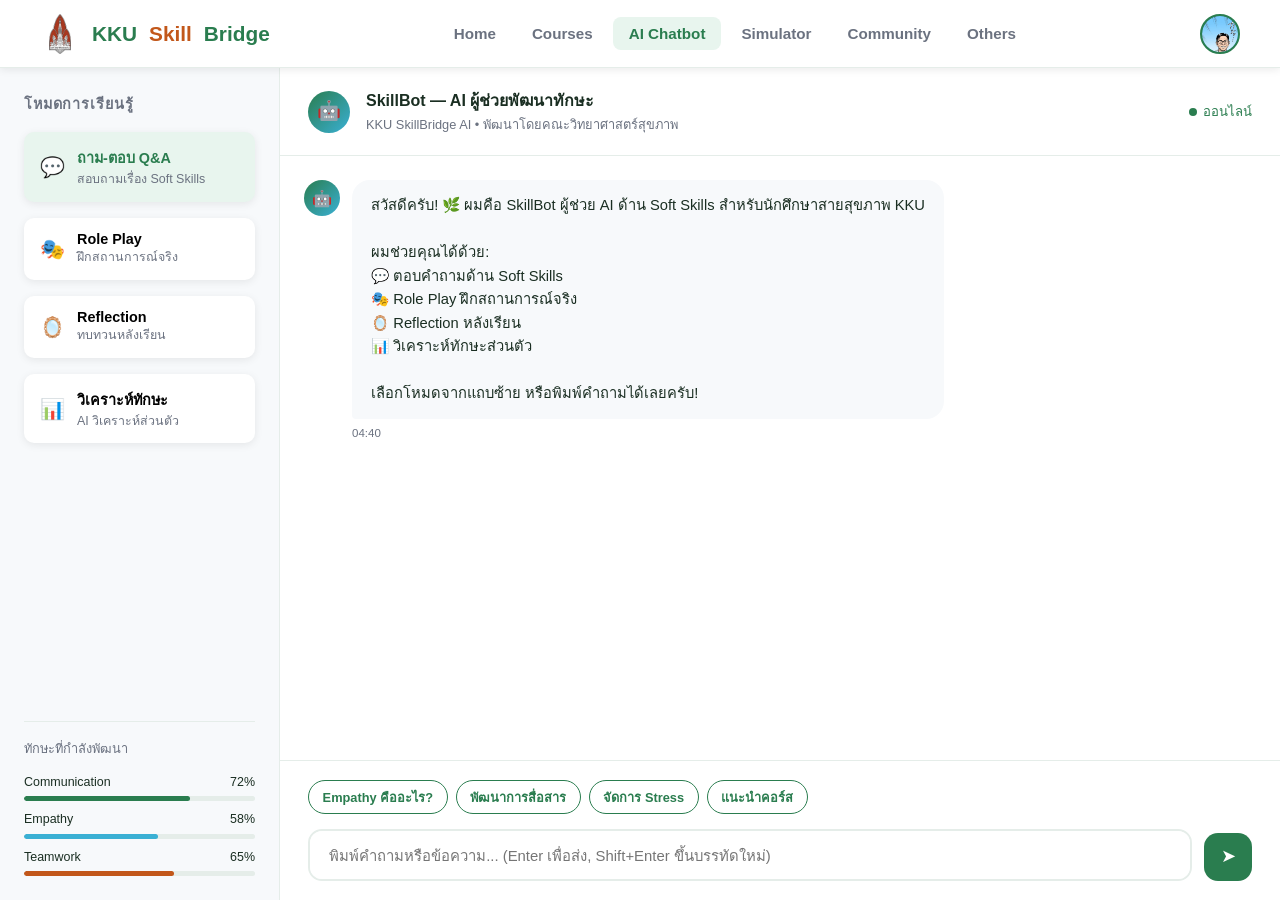
==== commit 470be0d2: "Add files via upload" ====
--- a/chatbot.html
+++ b/chatbot.html
@@ -20,6 +20,7 @@
     <li><a href="index.html">Home</a></li>
     <li><a href="courses.html">Courses</a></li>
     <li><a href="chatbot.html" class="active">AI Chatbot</a></li>
+    <li><a href="simulator.html">Simulator</a></li>
     <li><a href="community.html">Community</a></li>
     <li><a href="others.html">Others</a></li>
   </ul>
